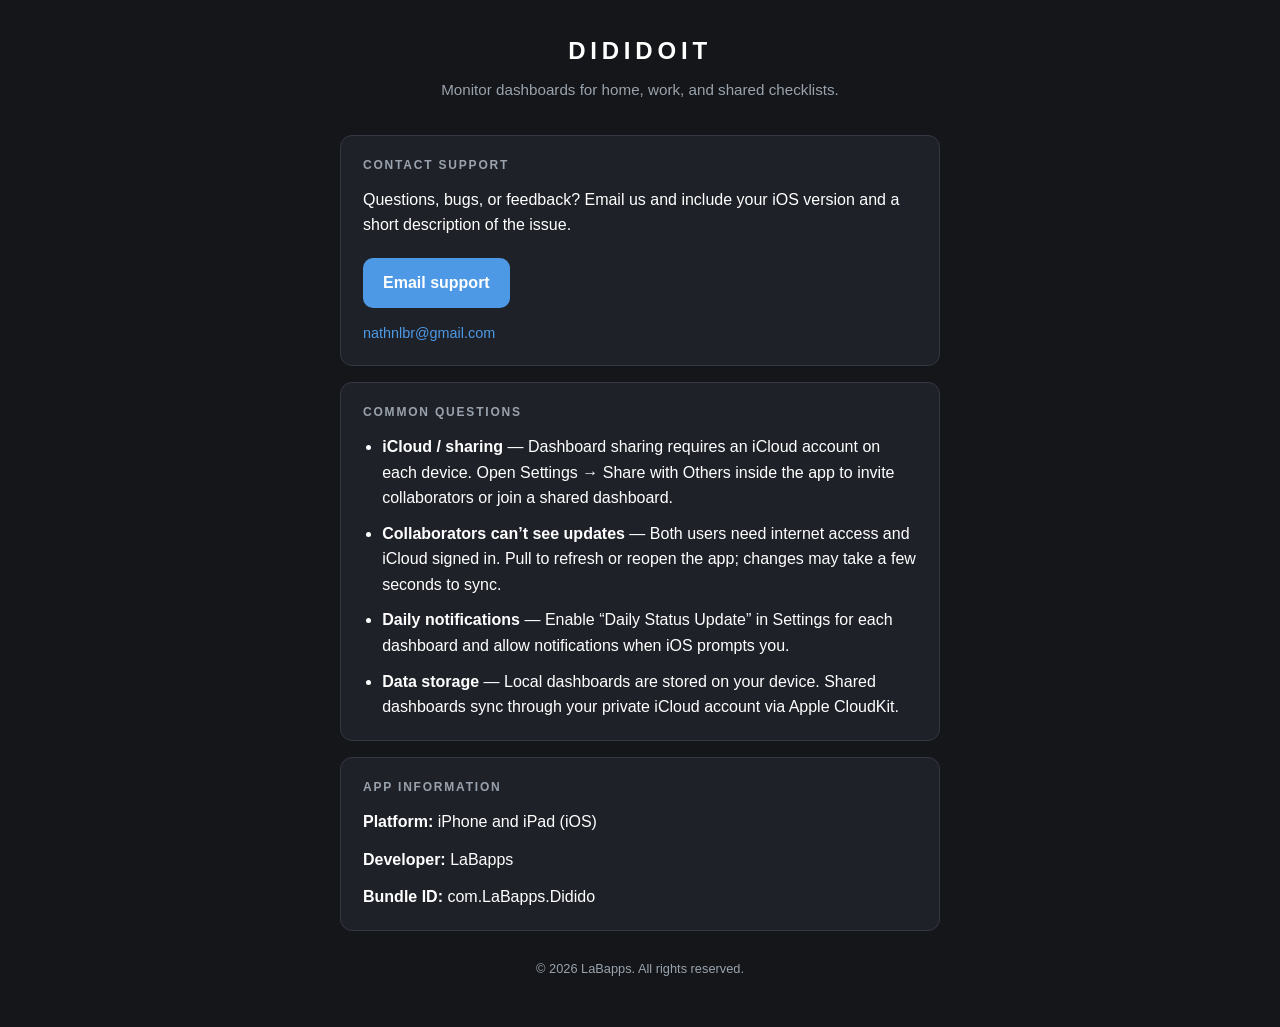
==== index.html @ 0f20f833 "Update title and meta description for index.html" ====
<!DOCTYPE html>
<html lang="en">
<head>
  <meta charset="utf-8">
  <meta name="viewport" content="width=device-width, initial-scale=1">
  <title>DIDIDO — Support</title>
  <meta name="description" content="Support for DIDIDO, the iOS dashboard app for tracking monitors and shared dashboards.">
  <style>
    :root {
      --bg: #141619;
      --card: #1f2129;
      --border: #333842;
      --accent: #4d99e6;
      --text: #ffffff;
      --muted: #9aa3ad;
      --green: #33cc66;
    }
    * { box-sizing: border-box; }
    body {
      margin: 0;
      font-family: -apple-system, BlinkMacSystemFont, "Segoe UI", Roboto, Helvetica, Arial, sans-serif;
      background: var(--bg);
      color: var(--text);
      line-height: 1.6;
    }
    .wrap {
      max-width: 640px;
      margin: 0 auto;
      padding: 32px 20px 48px;
    }
    header {
      text-align: center;
      margin-bottom: 32px;
    }
    h1 {
      font-size: 1.5rem;
      letter-spacing: 0.2em;
      font-weight: 700;
      margin: 0 0 8px;
    }
    .tagline {
      color: var(--muted);
      font-size: 0.95rem;
      margin: 0;
    }
    section {
      background: var(--card);
      border: 1px solid var(--border);
      border-radius: 12px;
      padding: 20px 22px;
      margin-bottom: 16px;
    }
    h2 {
      font-size: 0.75rem;
      letter-spacing: 0.15em;
      text-transform: uppercase;
      color: var(--muted);
      margin: 0 0 12px;
      font-weight: 600;
    }
    p { margin: 0 0 12px; }
    p:last-child { margin-bottom: 0; }
    a {
      color: var(--accent);
      text-decoration: none;
    }
    a:hover { text-decoration: underline; }
    .contact-btn {
      display: inline-block;
      margin-top: 8px;
      padding: 12px 20px;
      background: var(--accent);
      color: #fff !important;
      border-radius: 10px;
      font-weight: 600;
      text-decoration: none !important;
    }
    .contact-btn:hover { opacity: 0.92; }
    ul {
      margin: 0;
      padding-left: 1.2rem;
    }
    li { margin-bottom: 10px; }
    li:last-child { margin-bottom: 0; }
    footer {
      text-align: center;
      color: var(--muted);
      font-size: 0.8rem;
      margin-top: 28px;
    }
  </style>
</head>
<body>
  <div class="wrap">
    <header>
      <h1>DIDIDOIT</h1>
      <p class="tagline">Monitor dashboards for home, work, and shared checklists.</p>
    </header>

    <section>
      <h2>Contact support</h2>
      <p>Questions, bugs, or feedback? Email us and include your iOS version and a short description of the issue.</p>
      <!-- Replace the email below with your real support address before publishing -->
      <a class="contact-btn" href="mailto:nathnlbr@gmail.com?subject=DIDIDOIT%20Support">Email support</a>
      <p style="margin-top:14px;font-size:0.9rem;color:var(--muted);">
        <a href="mailto:nathnlbr@gmail.com">nathnlbr@gmail.com</a>
      </p>
    </section>

    <section>
      <h2>Common questions</h2>
      <ul>
        <li><strong>iCloud / sharing</strong> — Dashboard sharing requires an iCloud account on each device. Open Settings → Share with Others inside the app to invite collaborators or join a shared dashboard.</li>
        <li><strong>Collaborators can’t see updates</strong> — Both users need internet access and iCloud signed in. Pull to refresh or reopen the app; changes may take a few seconds to sync.</li>
        <li><strong>Daily notifications</strong> — Enable “Daily Status Update” in Settings for each dashboard and allow notifications when iOS prompts you.</li>
        <li><strong>Data storage</strong> — Local dashboards are stored on your device. Shared dashboards sync through your private iCloud account via Apple CloudKit.</li>
      </ul>
    </section>

    <section>
      <h2>App information</h2>
      <p><strong>Platform:</strong> iPhone and iPad (iOS)</p>
      <p><strong>Developer:</strong> LaBapps</p>
      <p><strong>Bundle ID:</strong> com.LaBapps.Didido</p>
    </section>

    <footer>
      <p>&copy; <span id="y"></span> LaBapps. All rights reserved.</p>
    </footer>
  </div>
  <script>document.getElementById("y").textContent = new Date().getFullYear();</script>
</body>
</html>
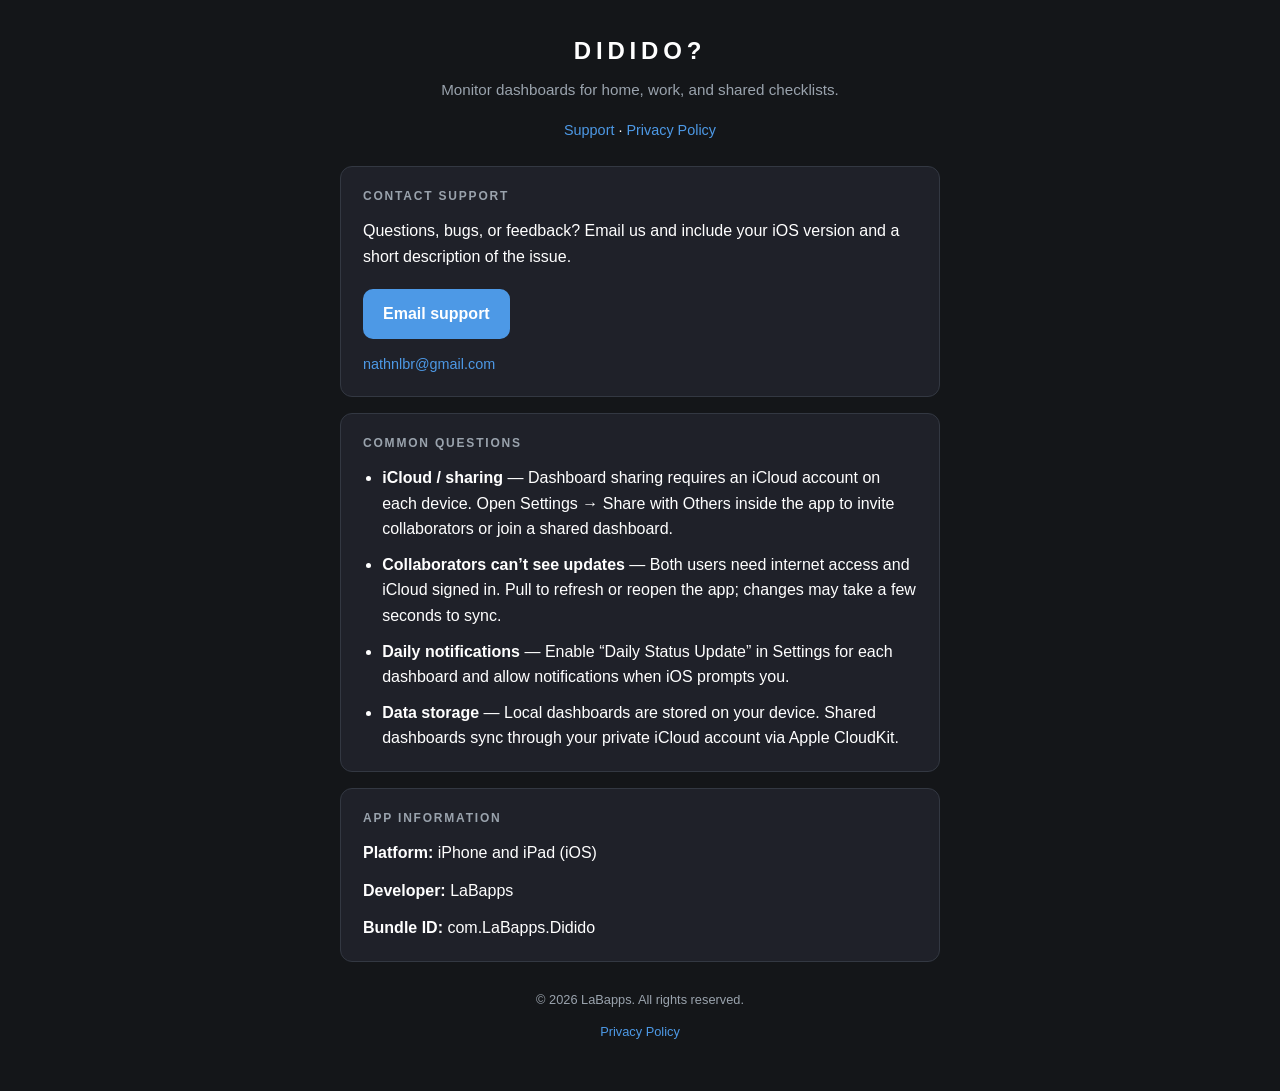
==== commit 8b6fbc9a: "Update support link in index.html" ====
--- a/index.html
+++ b/index.html
@@ -3,8 +3,8 @@
 <head>
   <meta charset="utf-8">
   <meta name="viewport" content="width=device-width, initial-scale=1">
-  <title>DIDIDO — Support</title>
-  <meta name="description" content="Support for DIDIDO, the iOS dashboard app for tracking monitors and shared dashboards.">
+  <title>DIDIDO? — Support</title>
+  <meta name="description" content="Support for DIDIDO?, the iOS dashboard app for tracking monitors and shared dashboards.">
   <style>
     :root {
       --bg: #141619;
@@ -93,15 +93,19 @@
 <body>
   <div class="wrap">
     <header>
-      <h1>DIDIDOIT</h1>
+      <h1>DIDIDO?</h1>
       <p class="tagline">Monitor dashboards for home, work, and shared checklists.</p>
     </header>
+
+    <p style="text-align:center;margin:-16px 0 24px;font-size:0.9rem;">
+      <a href="index.html">Support</a> · <a href="privacy.html">Privacy Policy</a>
+    </p>
 
     <section>
       <h2>Contact support</h2>
       <p>Questions, bugs, or feedback? Email us and include your iOS version and a short description of the issue.</p>
       <!-- Replace the email below with your real support address before publishing -->
-      <a class="contact-btn" href="mailto:nathnlbr@gmail.com?subject=DIDIDOIT%20Support">Email support</a>
+      <a class="contact-btn" href="mailto:nathnlbr@gmail.com?subject=DIDIDO?%20Support">Email support</a>
       <p style="margin-top:14px;font-size:0.9rem;color:var(--muted);">
         <a href="mailto:nathnlbr@gmail.com">nathnlbr@gmail.com</a>
       </p>
@@ -126,6 +130,7 @@
 
     <footer>
       <p>&copy; <span id="y"></span> LaBapps. All rights reserved.</p>
+      <p><a href="privacy.html">Privacy Policy</a></p>
     </footer>
   </div>
   <script>document.getElementById("y").textContent = new Date().getFullYear();</script>
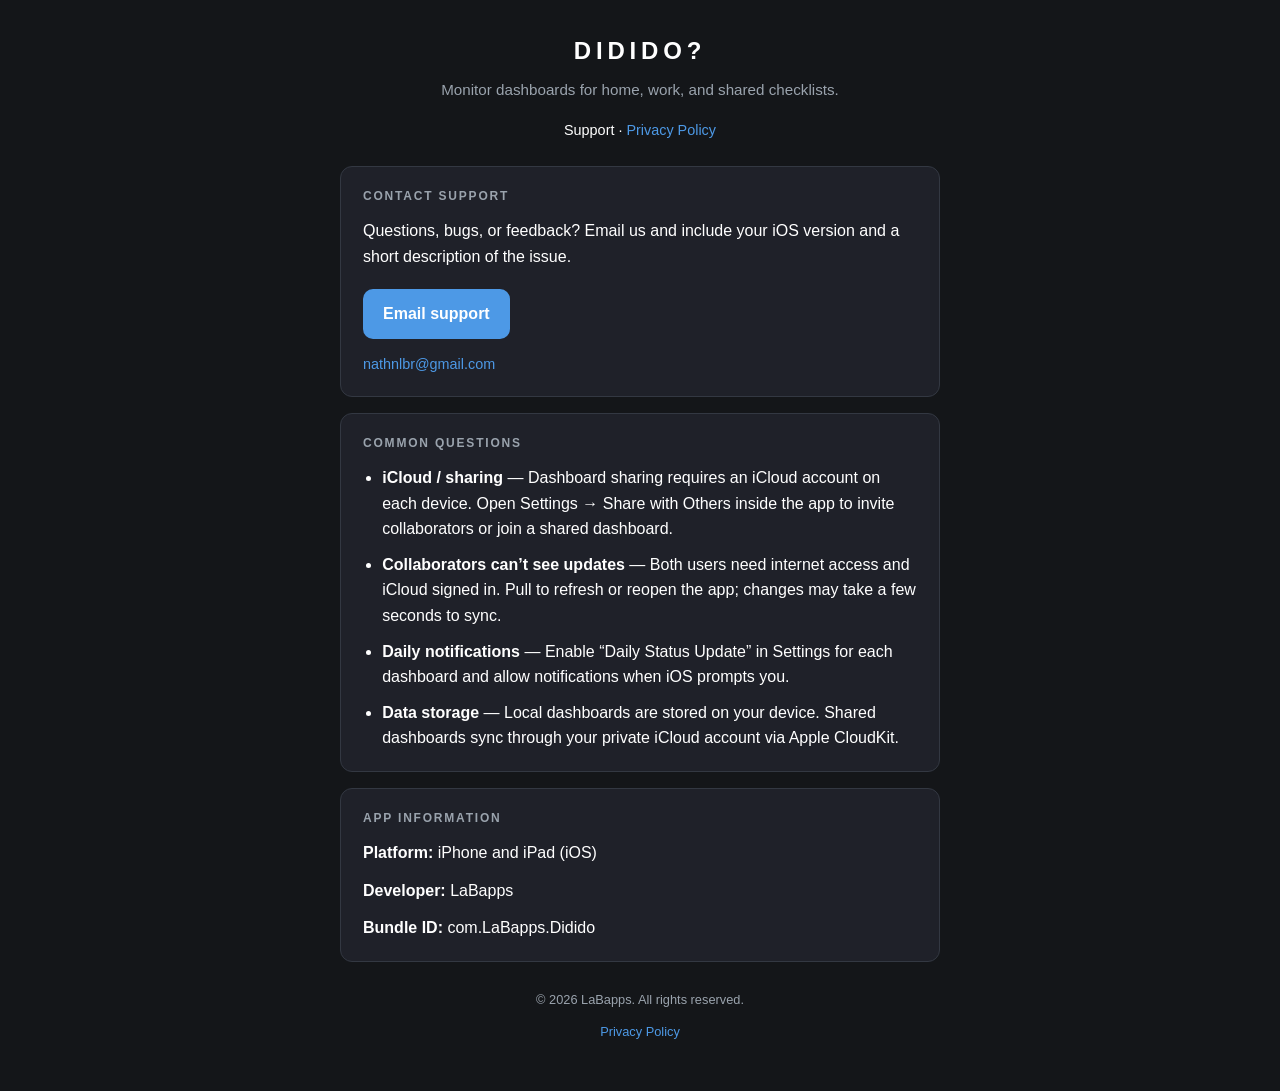
==== commit 848012d7: "Remove unnecessary HTML tags from support link" ====
--- a/index.html
+++ b/index.html
@@ -98,7 +98,7 @@
     </header>
 
     <p style="text-align:center;margin:-16px 0 24px;font-size:0.9rem;">
-      <a href="index.html">Support</a> · <a href="privacy.html">Privacy Policy</a>
+      Support · <a href="privacy.html">Privacy Policy</a>
     </p>
 
     <section>
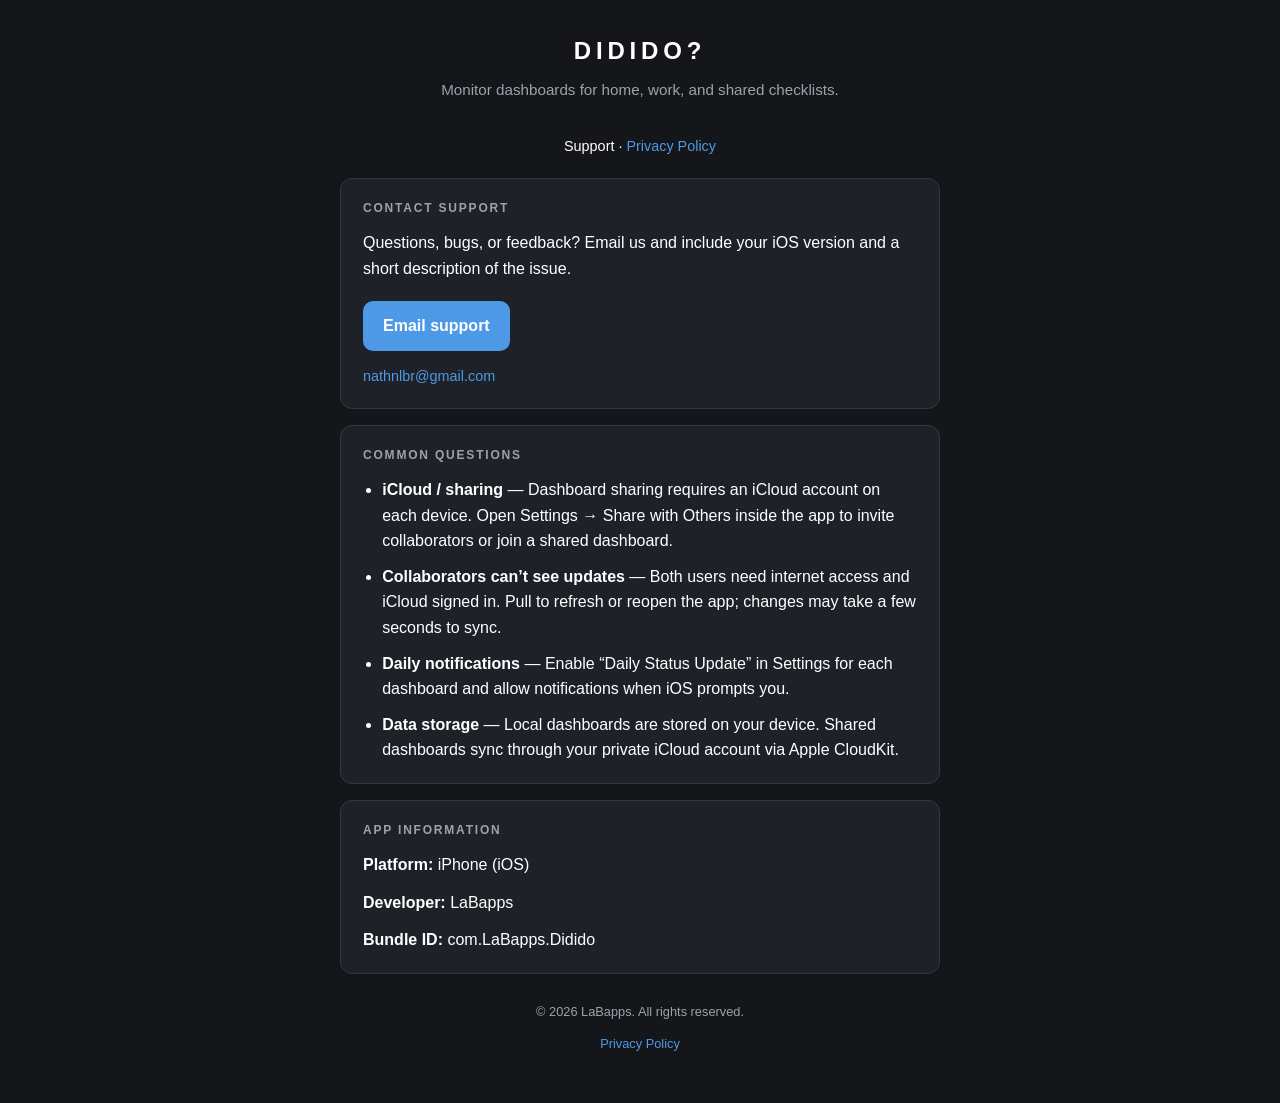
==== commit 96dcfacf: "Update platform information in index.html" ====
--- a/index.html
+++ b/index.html
@@ -88,6 +88,11 @@
       font-size: 0.8rem;
       margin-top: 28px;
     }
+    .nav {
+      text-align: center;
+      margin-bottom: 20px;
+      font-size: 0.9rem;
+    }
   </style>
 </head>
 <body>
@@ -97,9 +102,7 @@
       <p class="tagline">Monitor dashboards for home, work, and shared checklists.</p>
     </header>
 
-    <p style="text-align:center;margin:-16px 0 24px;font-size:0.9rem;">
-      Support · <a href="privacy.html">Privacy Policy</a>
-    </p>
+    <p class= "nav"> Support · <a href="privacy.html">Privacy Policy</a></p>
 
     <section>
       <h2>Contact support</h2>
@@ -123,7 +126,7 @@
 
     <section>
       <h2>App information</h2>
-      <p><strong>Platform:</strong> iPhone and iPad (iOS)</p>
+      <p><strong>Platform:</strong> iPhone (iOS)</p>
       <p><strong>Developer:</strong> LaBapps</p>
       <p><strong>Bundle ID:</strong> com.LaBapps.Didido</p>
     </section>
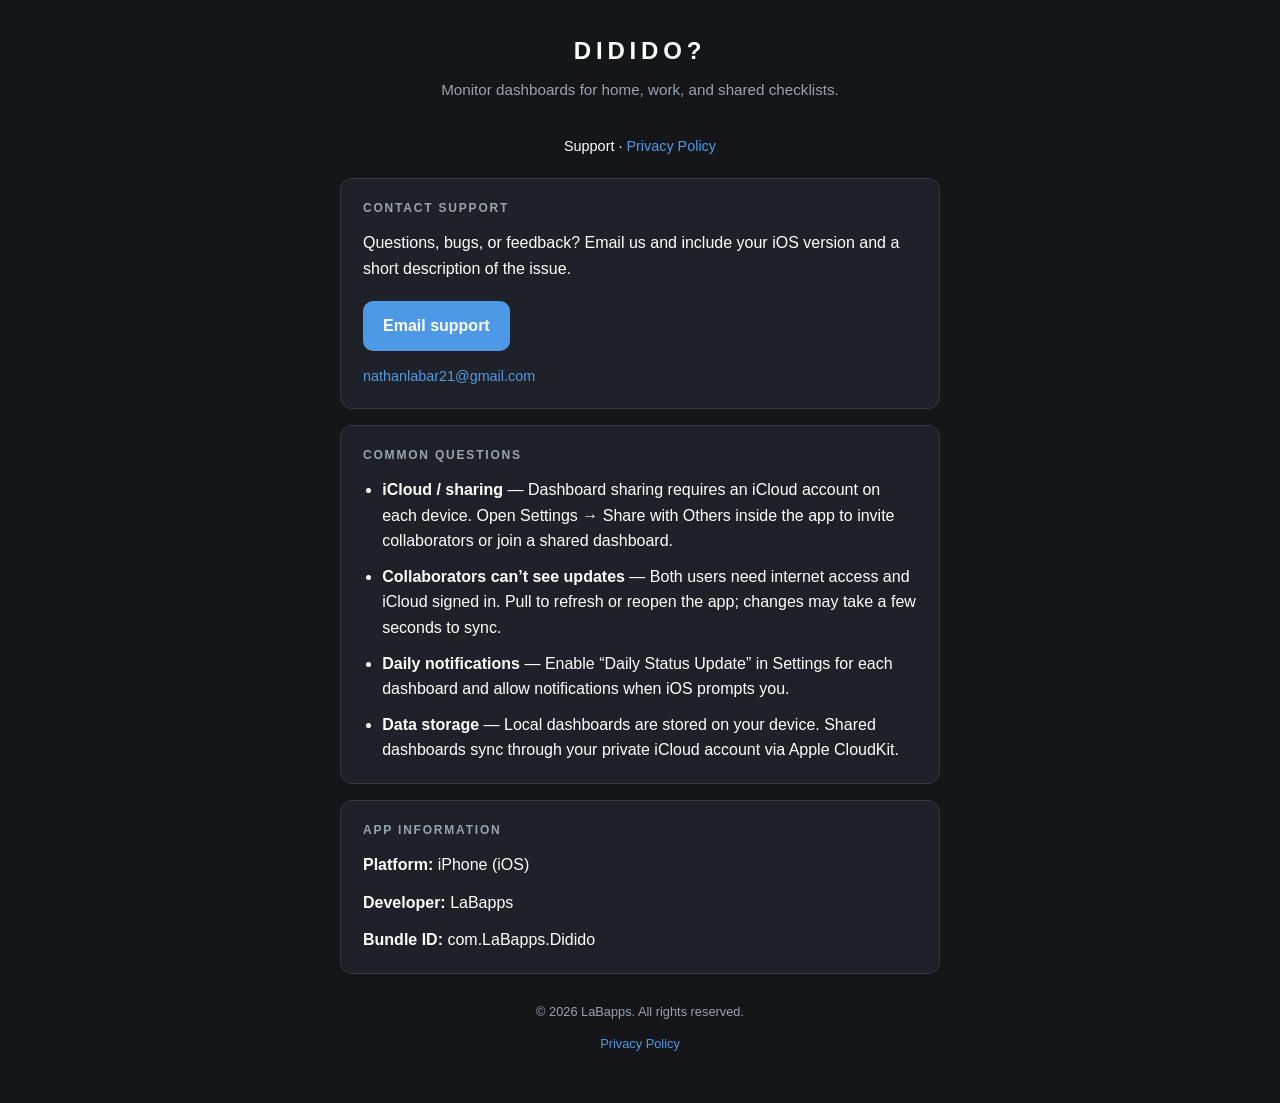
==== commit 20136cac: "Update support email address in index.html" ====
--- a/index.html
+++ b/index.html
@@ -108,9 +108,9 @@
       <h2>Contact support</h2>
       <p>Questions, bugs, or feedback? Email us and include your iOS version and a short description of the issue.</p>
       <!-- Replace the email below with your real support address before publishing -->
-      <a class="contact-btn" href="mailto:nathnlbr@gmail.com?subject=DIDIDO?%20Support">Email support</a>
+      <a class="contact-btn" href="mailto:nathanlabar21@gmail.com?subject=DIDIDO?%20Support">Email support</a>
       <p style="margin-top:14px;font-size:0.9rem;color:var(--muted);">
-        <a href="mailto:nathnlbr@gmail.com">nathnlbr@gmail.com</a>
+        <a href="mailto:nathanlabar21@gmail.com">nathanlabar21@gmail.com</a>
       </p>
     </section>
 
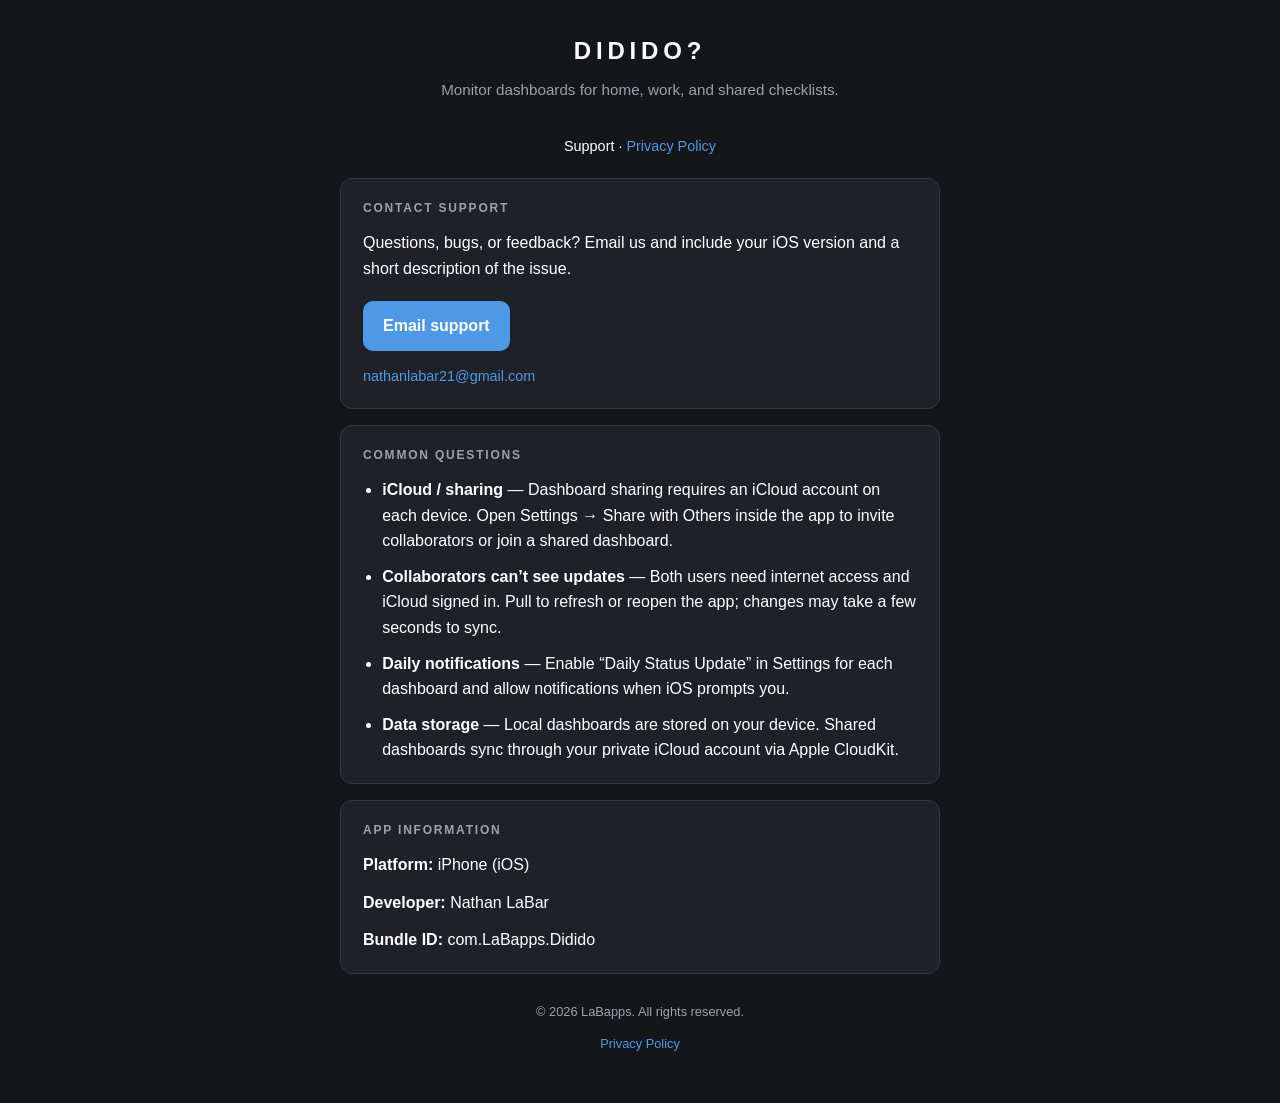
==== commit 3b1cf163: "Update developer name in index.html" ====
--- a/index.html
+++ b/index.html
@@ -127,7 +127,7 @@
     <section>
       <h2>App information</h2>
       <p><strong>Platform:</strong> iPhone (iOS)</p>
-      <p><strong>Developer:</strong> LaBapps</p>
+      <p><strong>Developer:</strong> Nathan LaBar</p>
       <p><strong>Bundle ID:</strong> com.LaBapps.Didido</p>
     </section>
 
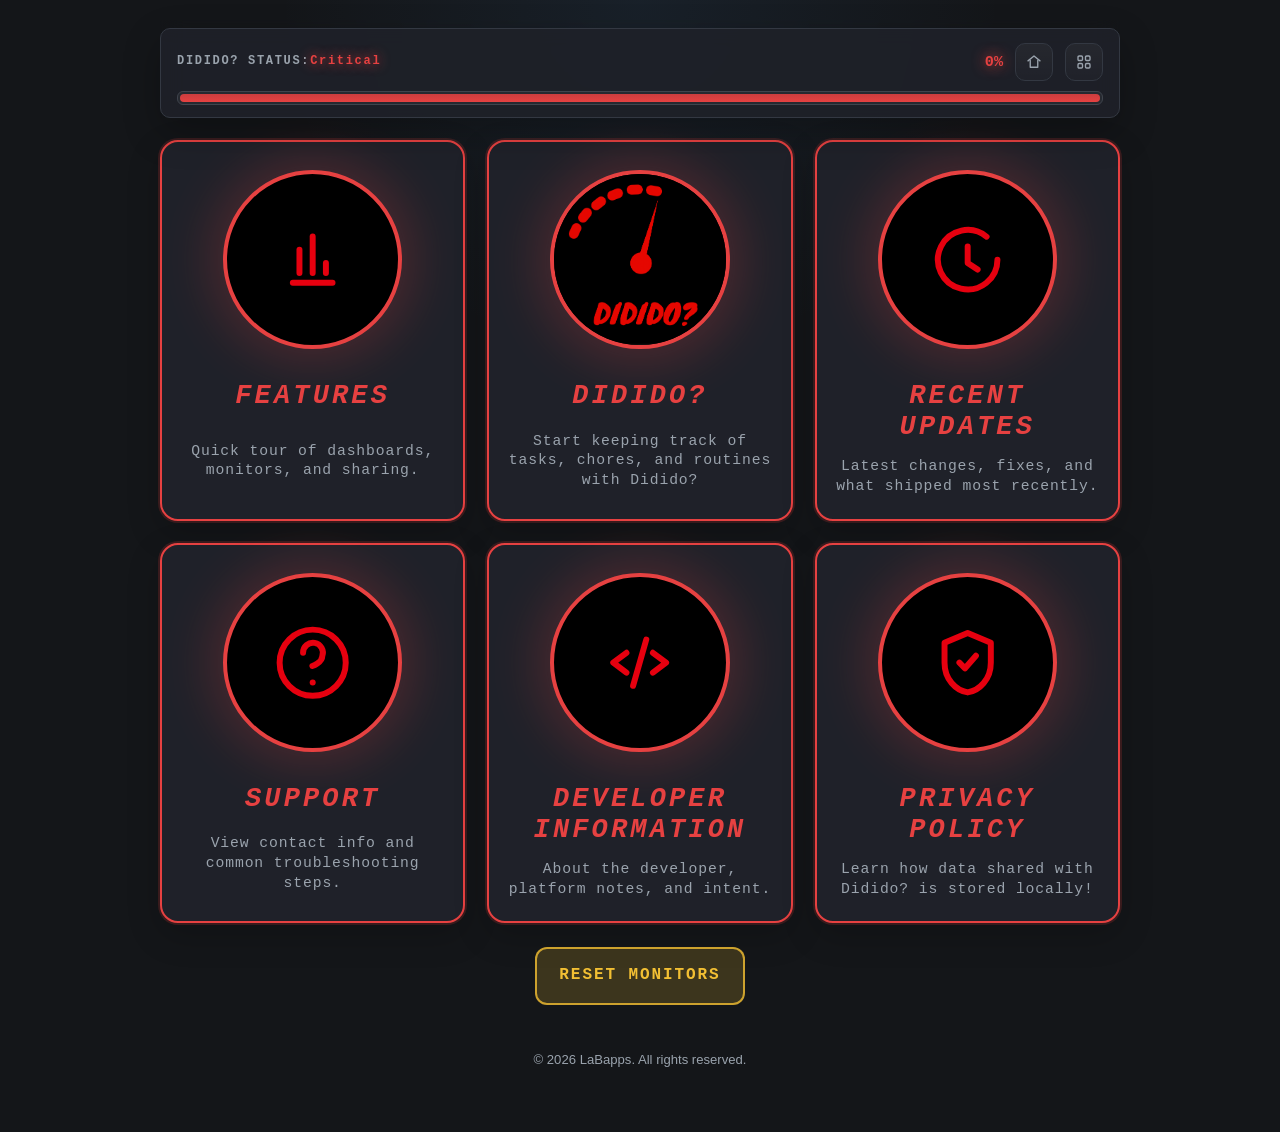
==== commit 7e7030ca: "Launch interactive Didido? status landing site. Replace the support-only homepage with an app-inspir" ====
--- a/index.html
+++ b/index.html
@@ -3,139 +3,155 @@
 <head>
   <meta charset="utf-8">
   <meta name="viewport" content="width=device-width, initial-scale=1">
-  <title>DIDIDO? — Support</title>
-  <meta name="description" content="Support for DIDIDO?, the iOS dashboard app for tracking monitors and shared dashboards.">
-  <style>
-    :root {
-      --bg: #141619;
-      --card: #1f2129;
-      --border: #333842;
-      --accent: #4d99e6;
-      --text: #ffffff;
-      --muted: #9aa3ad;
-      --green: #33cc66;
-    }
-    * { box-sizing: border-box; }
-    body {
-      margin: 0;
-      font-family: -apple-system, BlinkMacSystemFont, "Segoe UI", Roboto, Helvetica, Arial, sans-serif;
-      background: var(--bg);
-      color: var(--text);
-      line-height: 1.6;
-    }
-    .wrap {
-      max-width: 640px;
-      margin: 0 auto;
-      padding: 32px 20px 48px;
-    }
-    header {
-      text-align: center;
-      margin-bottom: 32px;
-    }
-    h1 {
-      font-size: 1.5rem;
-      letter-spacing: 0.2em;
-      font-weight: 700;
-      margin: 0 0 8px;
-    }
-    .tagline {
-      color: var(--muted);
-      font-size: 0.95rem;
-      margin: 0;
-    }
-    section {
-      background: var(--card);
-      border: 1px solid var(--border);
-      border-radius: 12px;
-      padding: 20px 22px;
-      margin-bottom: 16px;
-    }
-    h2 {
-      font-size: 0.75rem;
-      letter-spacing: 0.15em;
-      text-transform: uppercase;
-      color: var(--muted);
-      margin: 0 0 12px;
-      font-weight: 600;
-    }
-    p { margin: 0 0 12px; }
-    p:last-child { margin-bottom: 0; }
-    a {
-      color: var(--accent);
-      text-decoration: none;
-    }
-    a:hover { text-decoration: underline; }
-    .contact-btn {
-      display: inline-block;
-      margin-top: 8px;
-      padding: 12px 20px;
-      background: var(--accent);
-      color: #fff !important;
-      border-radius: 10px;
-      font-weight: 600;
-      text-decoration: none !important;
-    }
-    .contact-btn:hover { opacity: 0.92; }
-    ul {
-      margin: 0;
-      padding-left: 1.2rem;
-    }
-    li { margin-bottom: 10px; }
-    li:last-child { margin-bottom: 0; }
-    footer {
-      text-align: center;
-      color: var(--muted);
-      font-size: 0.8rem;
-      margin-top: 28px;
-    }
-    .nav {
-      text-align: center;
-      margin-bottom: 20px;
-      font-size: 0.9rem;
-    }
-  </style>
+  <title>DIDIDO? — Status</title>
+  <meta name="description" content="Explore DIDIDO? through an app-inspired landing page with monitors, status, and quick links.">
+  <link rel="stylesheet" href="shell.css">
 </head>
 <body>
-  <div class="wrap">
-    <header>
-      <h1>DIDIDO?</h1>
-      <p class="tagline">Monitor dashboards for home, work, and shared checklists.</p>
-    </header>
+  <div class="wrap wrap-landing">
+    <div class="shell-header">
+      <div class="status-shell">
+        <div class="status-row">
+          <div class="status-label">
+            <span class="status-prefix">DIDIDO? STATUS:</span>
+            <span class="status-value" data-status-value>Critical</span>
+          </div>
+          <div class="status-right">
+            <div class="status-percent" data-status-percent>0%</div>
+            <a class="home-button" href="index.html" aria-label="Go to Status Home">
+              <svg viewBox="0 0 24 24" aria-hidden="true" fill="none" stroke="currentColor" stroke-width="1.8" stroke-linecap="round" stroke-linejoin="round">
+                <path d="M4 10.5 12 4l8 6.5"></path>
+                <path d="M7 10v9h10v-9"></path>
+              </svg>
+            </a>
+            <div class="menu">
+              <button class="menu-toggle" type="button" aria-expanded="false" aria-label="Open quick navigation" data-menu-toggle>
+                <svg viewBox="0 0 24 24" aria-hidden="true" fill="none" stroke="currentColor" stroke-width="1.8">
+                  <rect x="4" y="4" width="6" height="6" rx="1.5"></rect>
+                  <rect x="14" y="4" width="6" height="6" rx="1.5"></rect>
+                  <rect x="4" y="14" width="6" height="6" rx="1.5"></rect>
+                  <rect x="14" y="14" width="6" height="6" rx="1.5"></rect>
+                </svg>
+              </button>
+              <div class="menu-panel" hidden data-menu-panel>
+                <a href="index.html">Status Home</a>
+                <a href="features.html" data-completes-monitor="features">Features</a>
+                <a href="updates.html" data-completes-monitor="updates">Recent Update</a>
+                <a href="developers.html" data-completes-monitor="developers">Developer Information</a>
+                <a href="support.html" data-completes-monitor="support">Support</a>
+                <a href="privacy.html" data-completes-monitor="privacy">Privacy Policy</a>
+              </div>
+            </div>
+          </div>
+        </div>
+        <div class="gauge" aria-label="Didido status progress bar">
+          <div class="gauge-fill">
+            <div class="segment segment-red" data-gauge-red></div>
+            <div class="segment segment-yellow" data-gauge-yellow hidden></div>
+            <div class="segment segment-green" data-gauge-green></div>
+          </div>
+        </div>
+      </div>
+    </div>
 
-    <p class= "nav"> Support · <a href="privacy.html">Privacy Policy</a></p>
+    <main>
+      <section id="monitors" class="monitors" aria-label="Monitors">
+        <article class="monitor-card" data-monitor-id="features" data-state="pending">
+          <div class="monitor-shell">
+            <div class="monitor-glow"></div>
+            <a class="monitor-icon-link" href="features.html" aria-label="Open Features" data-completes-monitor="features">
+              <svg class="monitor-icon" viewBox="0 0 24 24" aria-hidden="true" fill="none" stroke="currentColor" stroke-width="1.8" stroke-linecap="round" stroke-linejoin="round">
+                <path d="M6 19h12"></path>
+                <path d="M8 16V9"></path>
+                <path d="M12 16V5"></path>
+                <path d="M16 16v-3"></path>
+              </svg>
+            </a>
+          </div>
+          <h2 class="monitor-name"><a href="features.html" data-completes-monitor="features">Features</a></h2>
+          <p class="monitor-desc">Quick tour of dashboards, monitors, and sharing.</p>
+        </article>
 
-    <section>
-      <h2>Contact support</h2>
-      <p>Questions, bugs, or feedback? Email us and include your iOS version and a short description of the issue.</p>
-      <!-- Replace the email below with your real support address before publishing -->
-      <a class="contact-btn" href="mailto:nathanlabar21@gmail.com?subject=DIDIDO?%20Support">Email support</a>
-      <p style="margin-top:14px;font-size:0.9rem;color:var(--muted);">
-        <a href="mailto:nathanlabar21@gmail.com">nathanlabar21@gmail.com</a>
-      </p>
-    </section>
+        <article class="monitor-card" data-monitor-id="download" data-state="pending">
+          <div class="monitor-shell">
+            <div class="monitor-glow"></div>
+            <a class="monitor-icon-link" href="https://apps.apple.com/us/app/didido/id6757727326" target="_blank" rel="noopener" aria-label="Download DIDIDO? from the App Store" data-completes-monitor="download">
+              <img class="monitor-icon-logo" src="app-icon-red.png" data-download-icon alt="">
+            </a>
+          </div>
+          <h2 class="monitor-name">
+            <a href="https://apps.apple.com/us/app/didido/id6757727326" target="_blank" rel="noopener" data-completes-monitor="download">DIDIDO?</a>
+          </h2>
+          <p class="monitor-desc">Start keeping track of tasks, chores, and routines with Didido?</p>
+        </article>
 
-    <section>
-      <h2>Common questions</h2>
-      <ul>
-        <li><strong>iCloud / sharing</strong> — Dashboard sharing requires an iCloud account on each device. Open Settings → Share with Others inside the app to invite collaborators or join a shared dashboard.</li>
-        <li><strong>Collaborators can’t see updates</strong> — Both users need internet access and iCloud signed in. Pull to refresh or reopen the app; changes may take a few seconds to sync.</li>
-        <li><strong>Daily notifications</strong> — Enable “Daily Status Update” in Settings for each dashboard and allow notifications when iOS prompts you.</li>
-        <li><strong>Data storage</strong> — Local dashboards are stored on your device. Shared dashboards sync through your private iCloud account via Apple CloudKit.</li>
-      </ul>
-    </section>
+        <article class="monitor-card" data-monitor-id="updates" data-state="pending">
+          <div class="monitor-shell">
+            <div class="monitor-glow"></div>
+            <a class="monitor-icon-link" href="updates.html" aria-label="Open Recent Update" data-completes-monitor="updates">
+              <svg class="monitor-icon" viewBox="0 0 24 24" aria-hidden="true" fill="none" stroke="currentColor" stroke-width="1.8" stroke-linecap="round" stroke-linejoin="round">
+                <path d="M12 8v5l3 2"></path>
+                <path d="M21 12a9 9 0 1 1-3.28-6.95"></path>
+              </svg>
+            </a>
+          </div>
+          <h2 class="monitor-name"><a href="updates.html" data-completes-monitor="updates">Recent Updates</a></h2>
+          <p class="monitor-desc">Latest changes, fixes, and what shipped most recently.</p>
+        </article>
 
-    <section>
-      <h2>App information</h2>
-      <p><strong>Platform:</strong> iPhone (iOS)</p>
-      <p><strong>Developer:</strong> Nathan LaBar</p>
-      <p><strong>Bundle ID:</strong> com.LaBapps.Didido</p>
-    </section>
+        <article class="monitor-card" data-monitor-id="support" data-state="pending">
+          <div class="monitor-shell">
+            <div class="monitor-glow"></div>
+            <a class="monitor-icon-link" href="support.html" aria-label="Open Support" data-completes-monitor="support">
+              <svg class="monitor-icon" viewBox="0 0 24 24" aria-hidden="true" fill="none" stroke="currentColor" stroke-width="1.8" stroke-linecap="round" stroke-linejoin="round">
+                <path d="M12 18h.01"></path>
+                <path d="M9.09 9a3 3 0 1 1 5.82 1c0 2-3 3-3 3"></path>
+                <path d="M12 22C6.48 22 2 17.52 2 12S6.48 2 12 2s10 4.48 10 10-4.48 10-10 10Z"></path>
+              </svg>
+            </a>
+          </div>
+          <h2 class="monitor-name"><a href="support.html" data-completes-monitor="support">Support</a></h2>
+          <p class="monitor-desc">View contact info and common troubleshooting steps.</p>
+        </article>
 
-    <footer>
+        <article class="monitor-card" data-monitor-id="developers" data-state="pending">
+          <div class="monitor-shell">
+            <div class="monitor-glow"></div>
+            <a class="monitor-icon-link" href="developers.html" aria-label="Open Developer Information" data-completes-monitor="developers">
+              <svg class="monitor-icon" viewBox="0 0 24 24" aria-hidden="true" fill="none" stroke="currentColor" stroke-width="1.8" stroke-linecap="round" stroke-linejoin="round">
+                <path d="m8 9-4 3 4 3"></path>
+                <path d="m16 9 4 3-4 3"></path>
+                <path d="m14 5-4 14"></path>
+              </svg>
+            </a>
+          </div>
+          <h2 class="monitor-name"><a href="developers.html" data-completes-monitor="developers">Developer Information</a></h2>
+          <p class="monitor-desc">About the developer, platform notes, and intent.</p>
+        </article>
+
+        <article class="monitor-card" data-monitor-id="privacy" data-state="pending">
+          <div class="monitor-shell">
+            <div class="monitor-glow"></div>
+            <a class="monitor-icon-link" href="privacy.html" aria-label="Open Privacy Policy" data-completes-monitor="privacy">
+              <svg class="monitor-icon" viewBox="0 0 24 24" aria-hidden="true" fill="none" stroke="currentColor" stroke-width="1.8" stroke-linecap="round" stroke-linejoin="round">
+                <path d="M12 3 5 6v6c0 5 3.4 8.4 7 9 3.6-.6 7-4 7-9V6l-7-3Z"></path>
+                <path d="m9.5 12 1.7 1.7 3.3-3.8"></path>
+              </svg>
+            </a>
+          </div>
+          <h2 class="monitor-name"><a href="privacy.html" data-completes-monitor="privacy">Privacy Policy</a></h2>
+          <p class="monitor-desc">Learn how data shared with Didido? is stored locally!</p>
+        </article>
+      </section>
+      <div class="reset-row">
+        <button class="reset-button" type="button" data-reset-monitors>Reset Monitors</button>
+      </div>
+    </main>
+
+    <footer class="page-footer">
       <p>&copy; <span id="y"></span> LaBapps. All rights reserved.</p>
-      <p><a href="privacy.html">Privacy Policy</a></p>
     </footer>
   </div>
-  <script>document.getElementById("y").textContent = new Date().getFullYear();</script>
+  <script src="shell.js"></script>
 </body>
 </html>
--- a/shell.css
+++ b/shell.css
@@ -0,0 +1,623 @@
+:root {
+  --bg: #141619;
+  --card: #1f2129;
+  --border: #333842;
+  --accent: #4d99e6;
+  --accent-glow: rgba(77, 153, 230, 0.25);
+  --text: #ffffff;
+  --muted: #9aa3ad;
+  --tertiary: #656d76;
+  --green: #33cc66;
+  --yellow: #f2bf33;
+  --orange: #f28033;
+  --red: #e64141;
+  --gauge-bg: #262930;
+  --gauge-border: #3f444d;
+}
+
+* {
+  box-sizing: border-box;
+}
+
+html {
+  scroll-behavior: smooth;
+}
+
+body {
+  margin: 0;
+  font-family: -apple-system, BlinkMacSystemFont, "Segoe UI", Roboto, Helvetica, Arial, sans-serif;
+  background:
+    radial-gradient(circle at top, rgba(77, 153, 230, 0.08), transparent 28%),
+    var(--bg);
+  color: var(--text);
+  line-height: 1.6;
+}
+
+a {
+  color: var(--accent);
+  text-decoration: none;
+}
+
+a:hover {
+  text-decoration: underline;
+}
+
+button {
+  font: inherit;
+}
+
+.wrap {
+  width: min(960px, calc(100% - 32px));
+  margin: 0 auto;
+  padding: 20px 0 48px;
+}
+
+.shell-header {
+  position: sticky;
+  top: 0;
+  z-index: 20;
+  padding-top: 8px;
+  backdrop-filter: blur(12px);
+}
+
+.status-shell {
+  background: rgba(31, 33, 41, 0.92);
+  border: 1px solid var(--border);
+  border-radius: 10px;
+  padding: 14px 16px 12px;
+  box-shadow: 0 14px 36px rgba(0, 0, 0, 0.25);
+}
+
+.status-row {
+  display: flex;
+  align-items: center;
+  gap: 16px;
+}
+
+.status-label {
+  display: flex;
+  align-items: baseline;
+  gap: 0;
+  min-width: 0;
+  font-family: ui-monospace, SFMono-Regular, Menlo, Monaco, Consolas, "Liberation Mono", monospace;
+  letter-spacing: 0.14em;
+  font-size: 0.75rem;
+}
+
+.status-prefix {
+  color: var(--muted);
+  font-weight: 600;
+}
+
+.status-value {
+  font-weight: 700;
+  text-shadow: 0 0 12px currentColor;
+}
+
+.status-right {
+  margin-left: auto;
+  display: flex;
+  align-items: center;
+  gap: 12px;
+}
+
+.status-percent {
+  font-family: ui-monospace, SFMono-Regular, Menlo, Monaco, Consolas, "Liberation Mono", monospace;
+  font-size: 0.95rem;
+  font-weight: 700;
+  text-shadow: 0 0 14px currentColor;
+}
+
+.menu {
+  position: relative;
+}
+
+.home-button,
+.menu-toggle {
+  display: inline-flex;
+  align-items: center;
+  justify-content: center;
+  width: 38px;
+  height: 38px;
+  border: 1px solid var(--border);
+  border-radius: 10px;
+  color: var(--muted);
+  background: linear-gradient(180deg, rgba(255, 255, 255, 0.04), rgba(255, 255, 255, 0.01));
+  cursor: pointer;
+}
+
+.home-button:hover,
+.menu-toggle:hover,
+.menu-toggle[aria-expanded="true"] {
+  color: var(--text);
+  border-color: rgba(77, 153, 230, 0.7);
+  box-shadow: 0 0 0 1px rgba(77, 153, 230, 0.25), 0 0 18px var(--accent-glow);
+  text-decoration: none;
+}
+
+.home-button svg,
+.menu-toggle svg {
+  width: 18px;
+  height: 18px;
+}
+
+.menu-panel {
+  position: absolute;
+  right: 0;
+  top: calc(100% + 10px);
+  min-width: 220px;
+  padding: 8px;
+  border-radius: 12px;
+  background: rgba(31, 33, 41, 0.98);
+  border: 1px solid var(--border);
+  box-shadow: 0 16px 48px rgba(0, 0, 0, 0.36);
+}
+
+.menu-panel[hidden] {
+  display: none;
+}
+
+.menu-panel a {
+  display: block;
+  padding: 10px 12px;
+  border-radius: 8px;
+  color: var(--text);
+}
+
+.menu-panel a:hover {
+  background: rgba(77, 153, 230, 0.12);
+  text-decoration: none;
+}
+
+.gauge {
+  margin-top: 10px;
+  height: 14px;
+  padding: 2px;
+  border-radius: 6px;
+  border: 1px solid var(--gauge-border);
+  background: var(--gauge-bg);
+  overflow: hidden;
+}
+
+.gauge-fill {
+  display: flex;
+  gap: 1px;
+  width: 100%;
+  height: 100%;
+  border-radius: 4px;
+  overflow: hidden;
+}
+
+.segment {
+  min-width: 0;
+}
+
+.segment-red {
+  background: linear-gradient(180deg, rgba(230, 65, 65, 0.85), var(--red));
+  box-shadow: 0 0 16px rgba(230, 65, 65, 0.35);
+}
+
+.segment-yellow {
+  background: linear-gradient(180deg, rgba(242, 191, 51, 0.85), var(--yellow));
+  box-shadow: 0 0 16px rgba(242, 191, 51, 0.35);
+}
+
+.segment-green {
+  background: linear-gradient(180deg, rgba(51, 204, 102, 0.85), var(--green));
+  box-shadow: 0 0 16px rgba(51, 204, 102, 0.35);
+}
+
+.page-hero {
+  text-align: center;
+  padding: 32px 0 20px;
+}
+
+.page-title {
+  margin: 0;
+  font-size: clamp(2rem, 4vw, 3.3rem);
+  letter-spacing: 0.22em;
+  font-weight: 800;
+}
+
+.page-subtitle {
+  max-width: 700px;
+  margin: 12px auto 0;
+  color: var(--muted);
+  font-size: 1.75rem;
+}
+
+.eyebrow {
+  margin: 0 0 10px;
+  color: var(--muted);
+  font-size: 1.25rem;
+  font-weight: 700;
+  letter-spacing: 0.2em;
+  text-transform: uppercase;
+}
+
+.wrap-landing .shell-header {
+  width: min(960px, 100%);
+  margin: 0 auto;
+}
+
+/* Landing page: 3-column monitors grid */
+.wrap-landing .monitors {
+  grid-template-columns: repeat(3, minmax(0, 1fr));
+  justify-items: stretch;
+  align-items: stretch;
+  grid-auto-rows: 1fr;
+  gap: 22px;
+  margin-top: 22px;
+}
+
+.wrap-landing .monitor-card {
+  width: 100%;
+  height: 100%;
+  min-height: 360px;
+  display: grid;
+  grid-template-rows: var(--landingIconSlot) auto 1fr;
+  justify-items: center;
+  align-content: start;
+  row-gap: 14px;
+  padding: 28px 18px 22px;
+  border-radius: 18px;
+}
+
+.wrap-landing {
+  --landingIconSize: clamp(170px, 14vw, 230px);
+  --landingIconSlot: calc(var(--landingIconSize) + 18px);
+}
+
+.wrap-landing .monitor-shell {
+  align-self: start;
+}
+
+.wrap-landing .monitor-icon-link {
+  width: var(--landingIconSize);
+  height: var(--landingIconSize);
+  border-width: 4px;
+}
+
+.wrap-landing .monitor-icon {
+  width: clamp(74px, 6.2vw, 104px);
+  height: clamp(74px, 6.2vw, 104px);
+}
+
+.wrap-landing .monitor-name {
+  font-size: clamp(1.35rem, 2.1vw, 1.9rem);
+  letter-spacing: 0.12em;
+}
+
+.wrap-landing .monitor-desc {
+  margin: 0;
+  max-width: 32ch;
+  color: var(--muted);
+  font-family: ui-monospace, SFMono-Regular, Menlo, Monaco, Consolas, "Liberation Mono", monospace;
+  font-size: clamp(0.85rem, 1.15vw, 1rem);
+  letter-spacing: 0.06em;
+  line-height: 1.35;
+}
+
+/* Landing: when complete, fill the icon circle with light green */
+.wrap-landing .monitor-card[data-state="complete"] .monitor-icon-link {
+  background: rgb(200, 254, 205);
+}
+
+/* Landing: pending icon circle + glyph colors */
+.wrap-landing .monitor-card[data-state="pending"] .monitor-icon-link {
+  background: rgb(0, 0, 0);
+}
+
+.wrap-landing .monitor-card[data-state="pending"] .monitor-icon {
+  stroke: rgb(230, 0, 15);
+}
+
+/* Landing experiment: completed glyphs in deeper green. */
+.wrap-landing .monitor-card[data-state="complete"] .monitor-icon {
+  stroke: rgb(20, 135, 57);
+}
+
+@media (max-width: 900px) {
+  .wrap-landing .monitors {
+    grid-template-columns: repeat(2, minmax(0, 1fr));
+  }
+}
+
+@media (max-width: 560px) {
+  .wrap-landing .monitors {
+    grid-template-columns: 1fr;
+  }
+  .wrap-landing .monitor-icon-link {
+    width: 52vw;
+    height: 52vw;
+    max-width: 260px;
+    max-height: 260px;
+  }
+}
+
+
+.monitors {
+  display: grid;
+  grid-template-columns: 1fr;
+  justify-items: center;
+  gap: 28px;
+  margin-top: 28px;
+}
+
+.monitor-card,
+.content-card {
+  background: var(--card);
+  border: 1px solid var(--border);
+  border-radius: 16px;
+  box-shadow: 0 12px 34px rgba(0, 0, 0, 0.2);
+}
+
+.monitor-card {
+  display: flex;
+  flex-direction: column;
+  align-items: center;
+  justify-content: center;
+  gap: clamp(36px, 6vh, 64px);
+  height: min(90vh, 720px);
+  width: min(calc(0.9 * min(90vh, 720px)), 100%);
+  padding: clamp(32px, 5vh, 48px) clamp(24px, 4vw, 40px);
+  text-align: center;
+  border-width: 2px;
+  border-style: solid;
+}
+
+.monitor-shell {
+  position: relative;
+  flex: 0 0 auto;
+}
+
+.monitor-glow {
+  position: absolute;
+  inset: -14px;
+  border-radius: 999px;
+  opacity: 0.45;
+  filter: blur(24px);
+}
+
+.monitor-icon-link {
+  position: relative;
+  z-index: 1;
+  display: inline-flex;
+  align-items: center;
+  justify-content: center;
+  width: clamp(240px, 44vh, 336px);
+  height: clamp(240px, 44vh, 336px);
+  border-radius: 999px;
+  border: 4px solid currentColor;
+  background: linear-gradient(180deg, rgba(31, 33, 41, 0.98), rgba(20, 22, 25, 1));
+  color: inherit;
+  overflow: hidden;
+}
+
+.monitor-icon-link:hover {
+  text-decoration: none;
+  transform: translateY(-1px);
+}
+
+.monitor-icon {
+  width: clamp(104px, 18vh, 144px);
+  height: clamp(104px, 18vh, 144px);
+}
+
+.monitor-icon-logo {
+  width: 95%;
+  height: 100%;
+  object-fit: cover;
+  position: relative;
+  bottom: 2%;
+  /* Shift framing: first = left/right, second = up/down. Try "center 42%" or "center 38%" to nudge up. */
+  object-position: center 50%;
+  border-radius: 0;
+  transform: scale(1.06);
+}
+
+.monitor-name {
+  margin: 0;
+  max-width: 100%;
+  font-family: ui-monospace, SFMono-Regular, Menlo, Monaco, Consolas, "Liberation Mono", monospace;
+  font-size: clamp(2.7rem, 6.4vh, 4rem);
+  font-weight: 800;
+  font-style: italic;
+  letter-spacing: 0.14em;
+  line-height: 1.15;
+  text-transform: uppercase;
+}
+
+.monitor-name a {
+  color: inherit;
+  transition: color 0.15s ease, text-shadow 0.15s ease;
+}
+
+.monitor-name a:hover {
+  color: var(--accent) !important;
+  text-shadow: 0 0 18px var(--accent-glow);
+  text-decoration: none;
+}
+
+.monitor-card[data-state="pending"] {
+  border-color: var(--red);
+  box-shadow: 0 0 0 2px rgba(230, 65, 65, 0.18), 0 12px 34px rgba(0, 0, 0, 0.2);
+}
+
+.monitor-card[data-state="pending"] .monitor-shell,
+.monitor-card[data-state="pending"] .monitor-icon-link,
+.monitor-card[data-state="pending"] .monitor-name {
+  color: var(--red);
+}
+
+.monitor-card[data-state="pending"] .monitor-glow {
+  background: rgba(230, 65, 65, 0.45);
+}
+
+.monitor-card[data-state="complete"] {
+  border-color: var(--green);
+  box-shadow: 0 0 0 2px rgba(51, 204, 102, 0.18), 0 12px 34px rgba(0, 0, 0, 0.2);
+}
+
+.monitor-card[data-state="complete"] .monitor-shell,
+.monitor-card[data-state="complete"] .monitor-icon-link,
+.monitor-card[data-state="complete"] .monitor-name {
+  color: var(--green);
+}
+
+.monitor-card[data-state="complete"] .monitor-name {
+  text-shadow: 0 0 18px rgba(51, 204, 102, 0.55);
+}
+
+.monitor-card[data-state="complete"] .monitor-glow {
+  background: rgba(51, 204, 102, 0.4);
+}
+
+.content-grid {
+  display: grid;
+  gap: 16px;
+  margin-top: 20px;
+}
+
+.content-card {
+  padding: 22px 24px;
+}
+
+.content-card h2 {
+  margin: 0 0 12px;
+  font-size: 0.9rem;
+  letter-spacing: 0.18em;
+  text-transform: uppercase;
+  color: var(--muted);
+}
+
+.content-card h3 {
+  margin: 18px 0 8px;
+  font-size: 1rem;
+}
+
+.content-card p,
+.content-card li {
+  color: #d1d6dc;
+  font-size: 1rem;
+}
+
+.content-card p {
+  margin: 0 0 12px;
+}
+
+.content-card p:last-child {
+  margin-bottom: 0;
+}
+
+.content-card ul {
+  margin: 0;
+  padding-left: 1.25rem;
+}
+
+.content-card--screenshots {
+  padding: 16px;
+}
+
+.screenshot-row {
+  display: grid;
+  grid-template-columns: repeat(3, minmax(0, 1fr));
+  gap: 14px;
+}
+
+.screenshot-row img {
+  width: 100%;
+  height: auto;
+  display: block;
+  border-radius: 12px;
+  border: 1px solid var(--border);
+}
+
+.button-link {
+  display: inline-flex;
+  align-items: center;
+  gap: 8px;
+  margin-top: 8px;
+  padding: 12px 18px;
+  border-radius: 10px;
+  border: 1px solid rgba(77, 153, 230, 0.65);
+  color: var(--text);
+  background: rgba(77, 153, 230, 0.14);
+  box-shadow: 0 0 18px var(--accent-glow);
+}
+
+.button-link:hover {
+  text-decoration: none;
+  background: rgba(77, 153, 230, 0.2);
+}
+
+.page-footer {
+  padding: 28px 0 8px;
+  text-align: center;
+  color: var(--muted);
+  font-size: 0.82rem;
+}
+
+.reset-row {
+  display: flex;
+  justify-content: center;
+  padding: 24px 0 10px;
+}
+
+.reset-button {
+  appearance: none;
+  border: 2px solid rgba(242, 191, 51, 0.8);
+  background: rgba(242, 191, 51, 0.18);
+  color: var(--yellow);
+  border-radius: 12px;
+  padding: 14px 22px;
+  font-family: ui-monospace, SFMono-Regular, Menlo, Monaco, Consolas, "Liberation Mono", monospace;
+  font-weight: 800;
+  letter-spacing: 0.12em;
+  text-transform: uppercase;
+  cursor: pointer;
+}
+
+.reset-button:hover {
+  border-color: rgba(77, 153, 230, 0.75);
+  color: var(--accent);
+  background: rgba(77, 153, 230, 0.14);
+  box-shadow: 0 0 18px var(--accent-glow);
+}
+
+.reset-button:active {
+  transform: translateY(1px);
+}
+
+.page-footer p {
+  margin: 6px 0;
+}
+
+@media (max-width: 760px) {
+  .wrap {
+    width: min(100% - 24px, 960px);
+    padding-top: 12px;
+  }
+
+  .status-row {
+    align-items: flex-start;
+  }
+
+  .status-label {
+    flex-direction: column;
+    gap: 2px;
+  }
+
+  .monitors {
+    gap: 24px;
+  }
+
+  .monitor-card {
+    height: 88vh;
+    width: min(calc(0.9 * 88vh), 100%);
+  }
+
+  .screenshot-row {
+    grid-template-columns: 1fr;
+  }
+}
